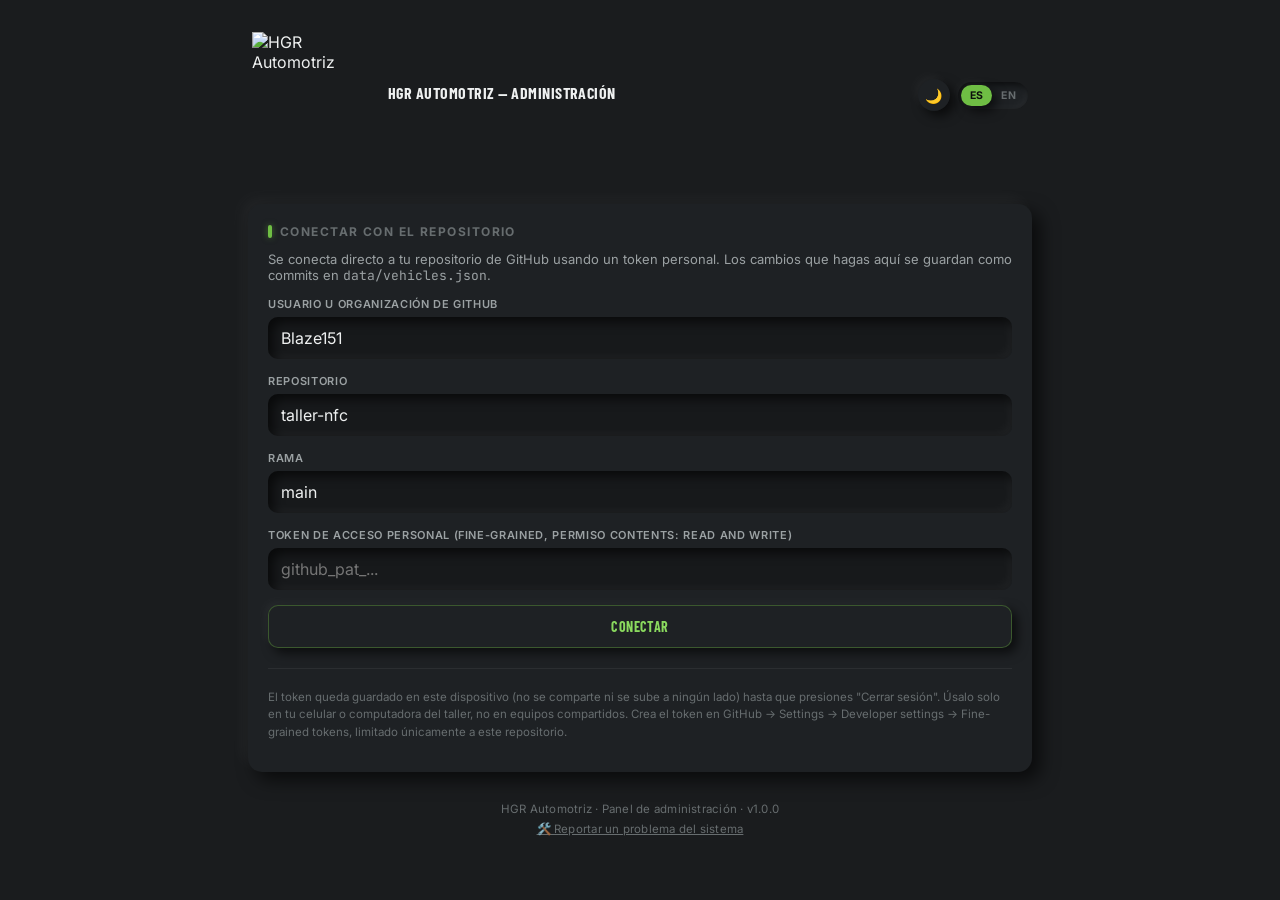
==== admin/index.html @ 9ddac0f2 "Add files via upload" ====
<!DOCTYPE html>
<html lang="es">
<head>
<meta charset="UTF-8">
<meta name="viewport" content="width=device-width, initial-scale=1.0">
<script>
  (function () {
    try {
      var t = localStorage.getItem("taller_nfc_theme");
      if (t === "light") document.documentElement.setAttribute("data-theme", "light");
    } catch (e) {}
  })();
</script>
<title>HGR Automotriz — Administración</title>
<meta name="description" content="Panel de administración de HGR Automotriz para gestionar vehículos, servicios y clientes.">
<meta name="robots" content="noindex, nofollow">
<link rel="icon" type="image/png" href="../assets/logo-black.png">
<link rel="apple-touch-icon" href="../assets/logo-black.png">
<meta name="theme-color" content="#101214">
<link rel="preconnect" href="https://fonts.googleapis.com">
<link href="https://fonts.googleapis.com/css2?family=Barlow+Condensed:wght@600;700;800&family=Inter:wght@400;500;600;700&family=JetBrains+Mono:wght@500;700&display=swap" rel="stylesheet">
<link rel="stylesheet" href="../assets/style.min.css?v=14">
</head>
<body data-page="admin">

<div class="shell" style="max-width:820px;">
  <div class="topbar">
    <div class="brand">
      <div class="brand-mark"><img id="brand-logo-img" src="../assets/logo-white.png" alt="HGR Automotriz"></div>
      <div class="brand-name" data-i18n="admin_titulo">HGR Automotriz — Administración</div>
    </div>
    <div style="display:flex;flex-direction:column;align-items:flex-end;gap:8px;">
      <div class="topbar-controls">
        <button class="icon-btn" id="theme-toggle" title="Cambiar tema" aria-label="Cambiar tema">🌙</button>
        <div class="lang-switch" id="lang-switch">
          <button class="lang-btn active" data-lang="es">ES</button>
          <button class="lang-btn" data-lang="en">EN</button>
        </div>
      </div>
      <button class="btn btn-outline btn-sm" id="btn-logout" style="display:none;" data-i18n="cerrar_sesion">Cerrar sesión</button>
    </div>
  </div>

  <!-- ===== Login / conexión con GitHub ===== -->
  <div id="view-login" class="card">
    <div class="card-title" data-i18n="login_titulo">Conectar con el repositorio</div>
    <p style="color:var(--text-dim);font-size:13px;margin-top:0;" data-i18n="login_desc_html">
      Se conecta directo a tu repositorio de GitHub usando un token personal.
      Los cambios que hagas aquí se guardan como commits en <code class="mono">data/vehicles.json</code>.
    </p>

    <div class="form-group">
      <label class="form-label" data-i18n="github_user_label">Usuario u organización de GitHub</label>
      <input type="text" id="cfg-owner" placeholder="ej. hmoralesc" data-i18n-placeholder="github_user_placeholder">
    </div>
    <div class="form-group">
      <label class="form-label" data-i18n="repo_label">Repositorio</label>
      <input type="text" id="cfg-repo" placeholder="ej. taller-nfc" data-i18n-placeholder="repo_placeholder">
    </div>
    <div class="form-group">
      <label class="form-label" data-i18n="branch_label">Rama</label>
      <input type="text" id="cfg-branch" placeholder="main" value="main">
    </div>
    <div class="form-group">
      <label class="form-label" data-i18n="token_label">Token de acceso personal (fine-grained, permiso Contents: Read and write)</label>
      <input type="password" id="cfg-token" placeholder="github_pat_...">
    </div>

    <button class="btn btn-block" id="btn-connect" data-i18n="btn_conectar">Conectar</button>
    <p id="login-error" style="color:var(--danger);font-size:12.5px;margin-top:10px;display:none;"></p>

    <hr class="divider">
    <p style="color:var(--text-faint);font-size:11.5px;line-height:1.5;" data-i18n="login_note">
      El token queda guardado en este dispositivo (no se comparte ni se sube a ningún lado) hasta que
      presiones "Cerrar sesión". Úsalo solo en tu celular o computadora del taller, no en equipos compartidos.
      Crea el token en GitHub → Settings → Developer settings → Fine-grained tokens, limitado únicamente a este repositorio.
    </p>
  </div>

  <!-- ===== Dashboard ===== -->
  <div id="view-dashboard" style="display:none;">

    <div class="actions-row" style="margin-bottom:14px;">
      <button class="btn btn-block" id="btn-new-vehicle" data-i18n="btn_agregar_vehiculo">+ Agregar vehículo nuevo</button>
    </div>

    <div class="actions-row" style="margin-bottom:14px;">
      <button class="btn btn-outline btn-block" id="btn-view-board" data-i18n="ver_tablero">📋 Ver tablero por estado</button>
    </div>

    <div class="card">
      <div class="card-title" data-i18n="buscar_vehiculo_titulo">Buscar vehículo</div>
      <input type="text" id="search-box" placeholder="Buscar por placa, marca, modelo o cliente..." data-i18n-placeholder="buscar_vehiculo_placeholder">
      <div class="grid-2" style="margin-top:10px;">
        <div class="form-group" style="margin-bottom:0;">
          <label class="form-label" data-i18n="filtro_label">Filtrar</label>
          <select id="filter-select">
            <option value="todos" data-i18n="filtro_todos">Todos</option>
            <option value="requiere_atencion" data-i18n="filtro_requiere_atencion">⚠ Requiere atención</option>
            <option value="recibido" data-i18n="filtro_recibido">Recibidos</option>
            <option value="diagnostico" data-i18n="filtro_diagnostico">Diagnóstico</option>
            <option value="en_proceso" data-i18n="filtro_en_proceso">En proceso</option>
            <option value="listo" data-i18n="filtro_listo">Listos</option>
            <option value="recogido" data-i18n="filtro_entregados">Entregados</option>
            <option value="pagado" data-i18n="filtro_pagados">Pagados</option>
            <option value="a_deber" data-i18n="filtro_a_deber">A deber</option>
            <option value="sin_servicio" data-i18n="filtro_sin_servicio">Sin servicio activo</option>
          </select>
        </div>
        <div class="form-group" style="margin-bottom:0;">
          <label class="form-label" data-i18n="orden_label">Ordenar</label>
          <select id="sort-select">
            <option value="reciente" data-i18n="orden_reciente">Más recientes</option>
            <option value="antiguo" data-i18n="orden_antiguo">Más antiguos</option>
            <option value="etapa" data-i18n="orden_etapa">Etapa</option>
            <option value="cliente" data-i18n="orden_cliente">Cliente</option>
            <option value="unidad" data-i18n="orden_unidad">Número de unidad</option>
            <option value="deuda" data-i18n="orden_deuda">Con deuda primero</option>
          </select>
        </div>
      </div>
    </div>

    <div class="card">
      <div class="card-title" data-i18n="vehiculos_registrados">Vehículos registrados</div>
      <div id="vehicle-list"></div>
    </div>
  </div>

  <!-- ===== Tablero por estado ===== -->
  <div id="view-board" style="display:none;">
    <button class="btn btn-outline btn-sm" id="btn-board-back" data-i18n="volver_lista">← Volver a la lista</button>
    <div style="height:14px;"></div>
    <div class="board" id="board"></div>
  </div>

  <!-- ===== Editor de vehículo ===== -->
  <div id="view-editor" style="display:none;">
    <div style="display:flex;gap:8px;flex-wrap:wrap;">
      <button class="btn btn-outline btn-sm" id="btn-back" data-i18n="volver_lista">← Volver a la lista</button>
      <button class="btn btn-outline btn-sm" id="btn-copiar-enlace" style="display:none;" data-i18n="copiar_enlace_btn">🔗 Copiar enlace</button>
    </div>
    <div style="height:14px;"></div>

    <div class="card vehicle-preview" id="vehicle-preview"></div>

    <div class="card">
      <div style="display:flex;gap:10px;">
        <a class="btn btn-outline btn-sm" id="btn-call-client" href="tel:" style="flex:1;" data-i18n="llamar_btn">📞 Llamar</a>
        <a class="btn btn-outline btn-sm" id="btn-whatsapp-client" href="https://wa.me/" rel="noopener" style="flex:1;" data-i18n="whatsapp_btn">💬 WhatsApp</a>
      </div>
    </div>

    <div class="card">
      <div class="card-title" data-i18n="servicio_en_proceso_titulo">🔧 Servicio en proceso</div>
      <div id="active-service-container"></div>
    </div>

    <div class="card">
      <details class="card-details">
        <summary class="card-title" data-i18n="datos_vehiculo">Datos del vehículo</summary>
        <div class="card-details-body">

          <div class="form-group">
            <label class="form-label" data-i18n="foto_vehiculo_label">Foto del vehículo</label>
            <div id="vehicle-photo-preview" style="margin-bottom:8px;"></div>
            <div class="attach-input-row">
              <button type="button" class="btn btn-outline btn-sm" id="btn-vphoto-camera" data-i18n="tomar_foto">📷 Tomar foto</button>
              <button type="button" class="btn btn-outline btn-sm" id="btn-vphoto-gallery" data-i18n="subir_fototeca">🖼️ Subir de la fototeca</button>
              <input type="file" id="vphoto-camera-input" accept="image/*" capture="environment">
              <input type="file" id="vphoto-gallery-input" accept="image/*">
            </div>
          </div>

          <div class="grid-2">
            <div class="form-group">
              <label class="form-label" data-i18n="id_nfc_label">ID de la etiqueta NFC</label>
              <div style="display:flex;gap:8px;">
                <input type="text" id="f-id" placeholder="ej. ABC123" data-i18n-placeholder="id_nfc_placeholder" style="flex:1;">
                <button type="button" class="btn btn-outline btn-sm" id="btn-cambiar-id" style="display:none;flex-shrink:0;" data-i18n="cambiar_id_btn">🔁 Cambiar ID</button>
              </div>
            </div>
            <div class="form-group">
              <label class="form-label" data-i18n="placas_label">Placas</label>
              <input type="text" id="f-placas">
            </div>
            <div class="form-group">
              <label class="form-label" data-i18n="numero_unidad_label">Número de unidad</label>
              <input type="text" id="f-numero-unidad">
            </div>
            <div class="form-group">
              <label class="form-label" data-i18n="marca_label">Marca</label>
              <input type="text" id="f-marca">
            </div>
            <div class="form-group">
              <label class="form-label" data-i18n="modelo_label">Modelo</label>
              <input type="text" id="f-modelo">
            </div>
            <div class="form-group">
              <label class="form-label" data-i18n="anio_label">Año</label>
              <input type="number" id="f-anio">
            </div>
            <div class="form-group">
              <label class="form-label" data-i18n="version_label">Versión / motor</label>
              <input type="text" id="f-version">
            </div>
            <div class="form-group">
              <label class="form-label" data-i18n="color_label">Color</label>
              <input type="text" id="f-color">
            </div>
            <div class="form-group">
              <label class="form-label" data-i18n="combustible_label">Combustible</label>
              <select id="f-combustible">
                <option value="" data-i18n="combustible_sin_especificar">Sin especificar</option>
                <option value="Gasolina" data-i18n="combustible_gasolina">Gasolina</option>
                <option value="Diesel" data-i18n="combustible_diesel">Diesel</option>
                <option value="Eléctrico" data-i18n="combustible_electrico">Eléctrico</option>
                <option value="Gas" data-i18n="combustible_gas">Gas</option>
              </select>
            </div>
            <div class="form-group">
              <label class="form-label" data-i18n="vin_label">VIN</label>
              <input type="text" id="f-vin">
            </div>
            <div class="form-group">
              <label class="form-label" data-i18n="km_actual_label">Kilometraje actual</label>
              <input type="number" id="f-km">
            </div>
            <div class="form-group">
              <label class="form-label" data-i18n="cliente_label">Cliente</label>
              <input type="text" id="f-cliente-nombre" autocomplete="off">
            </div>
            <div class="form-group">
              <label class="form-label" data-i18n="telefono_cliente_label">Teléfono del cliente</label>
              <input type="tel" id="f-cliente-tel" autocomplete="off">
              <datalist id="tecnicos-list"></datalist>
            </div>
            <div class="form-group">
              <label class="form-label" data-i18n="telefono_cliente_2_label">Teléfono adicional (opcional)</label>
              <input type="tel" id="f-cliente-tel-2" autocomplete="off">
            </div>
            <div class="form-group">
              <label class="form-label" data-i18n="correo_cliente_label">Correo del cliente (opcional)</label>
              <input type="email" id="f-cliente-correo" autocomplete="off">
            </div>
            <div class="form-group">
              <label class="form-label" data-i18n="rfc_cliente_label">RFC del cliente (opcional)</label>
              <input type="text" id="f-cliente-rfc" autocomplete="off" style="text-transform:uppercase;">
            </div>
            <div class="form-group">
              <label class="form-label" data-i18n="direccion_cliente_label">Dirección del cliente (opcional)</label>
              <textarea id="f-cliente-direccion" autocomplete="off" style="min-height:56px;"></textarea>
            </div>
          </div>

        </div>
      </details>
    </div>

    <div class="card">
      <details class="card-details">
        <summary class="card-title" data-i18n="documentos_vehiculo_titulo">Documentos del vehículo</summary>
        <div class="card-details-body">
          <p style="color:var(--text-faint);font-size:12px;margin-top:0;" data-i18n="documentos_vehiculo_desc">
            Fotos o PDF generales del vehículo (tarjeta de circulación, seguro, etc.), no ligados a un servicio en particular. Aparecen en la ficha del cliente como un desplegable.
          </p>
          <div class="attach-input-row">
            <button type="button" class="btn btn-outline btn-sm" id="btn-vdoc-camera" data-i18n="tomar_foto">📷 Tomar foto</button>
            <button type="button" class="btn btn-outline btn-sm" id="btn-vdoc-gallery" data-i18n="fototeca_btn">🖼️ Fototeca</button>
            <button type="button" class="btn btn-outline btn-sm" id="btn-vdoc-pdf" data-i18n="pdf_btn">📄 PDF</button>
            <input type="file" id="vdoc-camera-input" accept="image/*" capture="environment">
            <input type="file" id="vdoc-gallery-input" accept="image/*" multiple>
            <input type="file" id="vdoc-pdf-input" accept="application/pdf" multiple>
          </div>
          <div class="attach-gallery" id="vdoc-fotos-preview"></div>
          <div id="vdoc-docs-preview"></div>
        </div>
      </details>
    </div>

    <div class="card">
      <details class="card-details">
        <summary class="card-title" data-i18n="ficha_tecnica_titulo">Ficha técnica</summary>
        <div class="card-details-body">
          <div class="grid-2">
            <div class="form-group"><label class="form-label" data-i18n="aceite_tipo_label">Aceite (tipo)</label><input type="text" id="f-aceite-tipo"></div>
            <div class="form-group"><label class="form-label" data-i18n="aceite_cap_label">Capacidad de aceite</label><input type="text" id="f-aceite-cap"></div>
            <div class="form-group"><label class="form-label" data-i18n="presion_llantas_label">Presión de llantas</label><input type="text" id="f-llantas"></div>
            <div class="form-group"><label class="form-label" data-i18n="bateria_label">Batería</label><input type="text" id="f-bateria"></div>
            <div class="form-group"><label class="form-label" data-i18n="filtro_aire_label">Filtro de aire</label><input type="text" id="f-filtro-aire"></div>
            <div class="form-group"><label class="form-label" data-i18n="filtro_aceite_label">Filtro de aceite</label><input type="text" id="f-filtro-aceite"></div>
          </div>
        </div>
      </details>
    </div>

    <div class="card">
      <div class="card-title" data-i18n="historial_titulo">Historial de servicios (finalizados)</div>
      <p style="color:var(--text-faint);font-size:12px;margin-top:0;" data-i18n="historial_desc">Solo se puede editar mientras un servicio está en proceso. Una vez finalizado, queda como registro permanente.</p>
      <div id="services-list"></div>
    </div>

    <div id="unsaved-indicator" style="display:none;text-align:center;font-size:12px;color:var(--yellow);margin:14px 0 4px;">
      <span style="display:inline-block;width:7px;height:7px;border-radius:50%;background:var(--yellow);margin-right:6px;vertical-align:middle;"></span><span data-i18n="cambios_sin_guardar_txt">Cambios sin guardar</span>
    </div>
    <div class="actions-row" style="margin-top:6px;gap:8px;">
      <button class="btn btn-block" id="btn-save-visible" data-i18n="guardar_todos_btn">💾 Guardar todos los cambios</button>
      <button class="btn btn-outline btn-block" id="btn-save-and-back" data-i18n="guardar_y_volver_btn">💾 Guardar y volver</button>
    </div>
    <div class="actions-row" style="margin-top:10px;">
      <button class="btn btn-danger" id="btn-delete" style="display:none;" data-i18n="eliminar_btn">Eliminar vehículo</button>
    </div>
  </div>

  <div class="footer-note">HGR Automotriz · <span data-i18n="panel_admin_footer">Panel de administración</span> · v1.0.0</div>
  <div class="footer-note" style="margin-top:6px;">
    <a href="https://wa.me/528713588027?text=Hola%2C%20tengo%20un%20problema%20con%20el%20sistema%20de%20HGR%20Automotriz" rel="noopener" style="color:var(--text-faint);text-decoration:underline;" data-i18n="reportar_problema">🛠️ Reportar un problema del sistema</a>
  </div>

</div>

<button class="scroll-top-btn" id="scroll-top-btn" aria-label="Volver arriba" title="Volver arriba">↑</button>
<button class="fab-save-btn" id="btn-save" style="display:none;" title="Guardar cambios en GitHub" data-i18n-title="guardar_btn">💾</button>

<div class="lightbox hidden" id="lightbox">
  <button class="lightbox-close" id="lightbox-close" aria-label="Cerrar">✕</button>
  <button class="lightbox-nav lightbox-prev" id="lightbox-prev" aria-label="Anterior">‹</button>
  <img id="lightbox-img" src="" alt="Foto ampliada">
  <button class="lightbox-nav lightbox-next" id="lightbox-next" aria-label="Siguiente">›</button>
  <div class="lightbox-counter" id="lightbox-counter"></div>
</div>

<script src="admin.min.js?v=44"></script>
</body>
</html>
---- assets/style.min.css ----
:root{--bg:#1a1c1e;--surface:#1e2124;--surface-alt:#17191b;--white:#f5f6f7;--text:#eef0f0;--text-dim:#9ba1a3;--text-faint:#676d6f;--green:#6fbe44;--green-bright:#8ad95e;--green-dim:#4f9330;--green-soft:rgba(111, 190, 68, 0.16);--yellow:#e8c94a;--blue:#4a9be8;--danger:#b3504f;--danger-soft:rgba(179, 80, 79, 0.14);--radius:14px;--radius-sm:10px;--neu-dark:rgba(0, 0, 0, 0.62);--neu-light:rgba(255, 255, 255, 0.04);--neu-out:8px 8px 18px var(--neu-dark),-7px -7px 16px var(--neu-light);--neu-out-sm:5px 5px 11px var(--neu-dark),-4px -4px 10px var(--neu-light);--neu-out-lg:14px 14px 30px var(--neu-dark),-11px -11px 24px var(--neu-light);--neu-in:inset 5px 5px 11px var(--neu-dark),inset -4px -4px 9px var(--neu-light);--neu-in-sm:inset 3px 3px 7px var(--neu-dark),inset -3px -3px 6px var(--neu-light)}html[data-theme=light]{--bg:#eceeec;--surface:#f5f6f5;--surface-alt:#e2e5e2;--white:#ffffff;--text:#1b1e1c;--text-dim:#52584f;--text-faint:#7d837f;--green:#4f9330;--green-bright:#3c7a20;--green-dim:#3c7a20;--green-soft:rgba(79, 147, 48, 0.14);--yellow:#ad8412;--blue:#2f6fb0;--danger:#a5413f;--danger-soft:rgba(165, 65, 63, 0.12);--neu-dark:rgba(0, 0, 0, 0.16);--neu-light:rgba(255, 255, 255, 0.9)}html[data-theme=light] .plate,html[data-theme=light] .vehicle-photo,html[data-theme=light] .vehicle-photo-placeholder{box-shadow:var(--neu-out-sm)}html[data-theme=light] .lightbox{background:rgba(20,22,20,.82)}*{box-sizing:border-box}body,html{margin:0;padding:0;background:var(--bg);color:var(--text);font-family:Inter,-apple-system,BlinkMacSystemFont,'Segoe UI',sans-serif;-webkit-font-smoothing:antialiased}body{min-height:100vh}.display,h1,h2,h3{font-family:'Barlow Condensed',Inter,sans-serif;font-weight:700;letter-spacing:.01em;text-transform:uppercase;color:var(--text);margin:0}.mono{font-family:'JetBrains Mono','Courier New',monospace}a{color:var(--green);text-decoration:none}a:hover{text-decoration:underline}button,input,select,textarea{font-family:inherit;font-size:inherit;color:inherit}a:focus-visible,button:focus-visible,input:focus-visible,select:focus-visible,textarea:focus-visible{outline:2px solid var(--green);outline-offset:2px}@media (prefers-reduced-motion:reduce){*{animation:none!important;transition:none!important}}.shell{max-width:760px;margin:0 auto;padding:26px 18px 60px}.topbar{display:flex;align-items:center;justify-content:space-between;padding:6px 4px 26px;margin-bottom:26px}.brand{display:flex;align-items:center;gap:16px}.brand-mark{width:120px;height:120px;display:flex;align-items:center;justify-content:center;flex-shrink:0}.brand-mark img{width:100%;height:100%;object-fit:contain}.brand-name{font-family:'Barlow Condensed',sans-serif;font-weight:700;font-size:16px;color:var(--text);letter-spacing:.03em;text-transform:uppercase}.eyebrow{font-size:11px;letter-spacing:.14em;text-transform:uppercase;color:var(--green);font-weight:700}.card{background:var(--surface);border:none;border-radius:var(--radius);padding:20px;margin-bottom:18px;box-shadow:var(--neu-out)}.card-title{font-size:12px;letter-spacing:.12em;color:var(--text-faint);text-transform:uppercase;margin-bottom:12px;display:flex;align-items:center;gap:8px;font-weight:700}.card-title::before{content:"";width:4px;height:13px;background:var(--green);border-radius:3px;display:inline-block;box-shadow:0 0 6px rgba(111,190,68,.5)}.ticket{position:relative;background:var(--surface);border:none;border-radius:22px;padding:26px 22px 22px;margin-bottom:20px;box-shadow:var(--neu-out-lg);overflow:hidden}.ticket::before{content:"";position:absolute;top:0;left:0;right:0;height:5px;background:repeating-linear-gradient(90deg,var(--green) 0 14px,transparent 14px 24px);opacity:.85}.ticket-head{display:flex;flex-wrap:wrap;justify-content:space-between;align-items:flex-start;gap:10px 14px;margin-bottom:18px}.ticket-vehicle-block{display:flex;gap:14px;align-items:flex-start;min-width:0;flex:1 1 auto}.plate-row{display:flex;align-items:center;gap:8px;flex-wrap:wrap}.plate{display:inline-block;background:var(--white);color:#14171a;font-family:'JetBrains Mono',monospace;font-weight:700;font-size:15px;letter-spacing:.06em;white-space:nowrap;padding:5px 11px;border-radius:6px;box-shadow:0 3px 10px rgba(0,0,0,.4)}.unit-tag{display:inline-block;background:0 0;color:var(--green-bright);border:1.5px solid var(--green);font-family:'JetBrains Mono',monospace;font-weight:700;font-size:12.5px;letter-spacing:.05em;white-space:nowrap;padding:4px 9px;border-radius:6px}.vehicle-title{font-size:30px;line-height:1.05;margin-top:10px}.vehicle-sub{color:var(--text-dim);font-size:13px;margin-top:4px;letter-spacing:.02em}.vin-row{font-family:'JetBrains Mono',monospace;font-size:11.5px;color:var(--text-faint);letter-spacing:.04em;border-top:1px solid rgba(255,255,255,.05);padding-top:14px;margin-top:6px}.vehicle-photo{position:relative;width:128px;height:128px;border-radius:24px;flex-shrink:0;cursor:pointer;padding:6px;background:var(--surface);box-shadow:var(--neu-out-lg);border:1px solid rgba(111,190,68,.3)}.vehicle-photo img{width:100%;height:100%;object-fit:cover;display:block;border-radius:18px}.vehicle-photo-placeholder{width:100%;height:100%;border-radius:18px;background:var(--surface-alt);box-shadow:var(--neu-in);display:flex;align-items:center;justify-content:center;font-size:46px}@media (max-width:480px){.vehicle-photo{width:96px;height:96px;border-radius:20px}.vehicle-photo img,.vehicle-photo-placeholder{border-radius:15px}.vehicle-photo-placeholder{font-size:34px}}.grid-2{display:grid;grid-template-columns:1fr 1fr;gap:10px 16px}.field{font-size:13.5px}.field-label{font-size:10.5px;color:var(--text-faint);text-transform:uppercase;letter-spacing:.07em;margin-bottom:2px}.field-value{color:var(--text);font-weight:500}.timeline{list-style:none;margin:0;padding:0;border-left:2px solid var(--surface-alt);margin-left:5px}.timeline-item{position:relative;padding:0 0 16px 20px}.timeline-item:last-child{padding-bottom:0}.timeline-item::before{content:"";position:absolute;left:-7px;top:3px;width:12px;height:12px;border-radius:50%;background:var(--surface);box-shadow:var(--neu-out-sm);border:2px solid var(--bg)}.timeline-item.latest::before{background:var(--green);box-shadow:0 0 0 4px var(--green-soft)}.timeline-date{font-size:11px;color:var(--text-faint);text-transform:uppercase;letter-spacing:.05em;margin-bottom:2px}.timeline-title{font-weight:600;font-size:14px;margin-bottom:2px}.timeline-desc{color:var(--text-dim);font-size:13px;line-height:1.45}.timeline-meta{color:var(--text-faint);font-size:12px;margin-top:4px}.badge-latest{display:inline-block;font-size:9.5px;font-weight:700;letter-spacing:.08em;text-transform:uppercase;color:var(--green-bright);background:var(--green-soft);padding:2px 8px;border-radius:999px;margin-left:6px;vertical-align:middle}.alert{background:var(--surface);box-shadow:var(--neu-in);border-left:3px solid var(--green);border-radius:var(--radius-sm);padding:13px 15px;font-size:13px;color:var(--text-dim);display:flex;gap:10px;align-items:flex-start;margin-bottom:16px}.alert strong{color:var(--text)}.btn{display:inline-flex;align-items:center;justify-content:center;gap:8px;background:var(--surface);color:var(--green-bright);border:1px solid rgba(111,190,68,.35);font-weight:700;font-family:'Barlow Condensed',sans-serif;letter-spacing:.03em;text-transform:uppercase;font-size:14px;padding:12px 20px;border-radius:var(--radius-sm);cursor:pointer;transition:box-shadow .15s ease,transform .1s ease,color .15s ease;text-decoration:none;box-shadow:var(--neu-out-sm)}.btn:hover{color:var(--white);box-shadow:var(--neu-out-sm),0 0 0 1px rgba(111,190,68,.5);text-decoration:none}.btn:active{box-shadow:var(--neu-in-sm);transform:scale(.99)}.btn-outline{background:var(--surface);color:var(--text);border:1px solid rgba(255,255,255,.06);box-shadow:var(--neu-out-sm)}.btn-outline:hover{color:var(--green-bright);border-color:rgba(111,190,68,.35)}.btn-outline:active{box-shadow:var(--neu-in-sm)}.btn-block{width:100%}.btn[aria-disabled=true]{opacity:.4;pointer-events:none}.btn-danger{color:var(--danger);border-color:rgba(179,80,79,.35)}.btn-danger:hover{color:#d17f7e}.btn-sm{padding:8px 13px;font-size:12px}.actions-row{display:flex;gap:10px;flex-wrap:wrap}.form-group{margin-bottom:15px}.cotiz-item-row{background:rgba(255,255,255,.03);border-radius:10px;padding:10px 12px;margin-bottom:8px}.cotiz-item-row .cotiz-concepto{width:100%;margin-bottom:6px;font-size:12.5px}.cotiz-item-nums{display:grid;grid-template-columns:60px 1fr auto auto;gap:6px;align-items:center}.cotiz-item-nums input{font-size:12px;padding:8px 6px;text-align:center}.cotiz-item-total{font-family:'JetBrains Mono',monospace;font-size:12px;color:var(--green-bright);white-space:nowrap;text-align:right;min-width:62px}.cotiz-remove-item{background:0 0;border:none;color:var(--danger,#b3504f);font-size:18px;line-height:1;cursor:pointer;padding:2px 4px}.cotiz-totales{margin-top:12px;padding-top:10px;border-top:1px dashed rgba(255,255,255,.1);font-size:12.5px;color:var(--text-dim)}.cotiz-totales>div{display:flex;justify-content:space-between;padding:3px 0}.cotiz-totales .cotiz-total-general{font-weight:700;font-size:14.5px;color:var(--green-bright);border-top:1px solid rgba(255,255,255,.1);margin-top:4px;padding-top:8px}.accept-toggle{position:relative;display:block;cursor:pointer;margin-top:12px}.accept-toggle input{position:absolute;opacity:0;width:100%;height:100%;margin:0;cursor:pointer}.accept-toggle-track{display:flex;align-items:center;gap:10px;padding:12px 16px;border-radius:14px;background:var(--surface-alt);box-shadow:var(--neu-in-sm);border:1.5px solid rgba(255,255,255,.08);font-size:12.5px;color:var(--text-dim);font-weight:600;transition:background .2s ease,border-color .2s ease,color .2s ease}.accept-toggle-dot{width:20px;height:20px;border-radius:50%;flex-shrink:0;background:rgba(255,255,255,.12);display:flex;align-items:center;justify-content:center;transition:background .2s ease}.accept-toggle-txt-on{display:none}.accept-toggle input:checked+.accept-toggle-track{background:rgba(111,190,68,.14);border-color:var(--green);color:var(--green-bright)}.accept-toggle input:checked+.accept-toggle-track .accept-toggle-dot{background:var(--green)}.accept-toggle input:checked+.accept-toggle-track .accept-toggle-dot::after{content:'✓';color:#0c1f06;font-size:12px;font-weight:900;line-height:1}.accept-toggle input:checked+.accept-toggle-track .accept-toggle-txt-off{display:none}.accept-toggle input:checked+.accept-toggle-track .accept-toggle-txt-on{display:inline}.accept-toggle input:focus-visible+.accept-toggle-track{outline:2px solid var(--green-bright);outline-offset:2px}.inv-toggle{position:relative;display:inline-block;cursor:pointer}.inv-toggle input{position:absolute;opacity:0;width:100%;height:100%;margin:0;cursor:pointer}.inv-toggle .pill{display:block;padding:5px 16px;border-radius:14px;font-size:11px;font-weight:700;background:#7a2530;color:#f5e4e4;min-width:44px;text-align:center;transition:background .15s ease}.inv-toggle .txt-si{display:none}.inv-toggle input:checked+.pill{background:var(--green);color:#0c1f06}.inv-toggle input:checked+.pill .txt-no{display:none}.inv-toggle input:checked+.pill .txt-si{display:inline}.inv-toggle input:focus-visible+.pill{outline:2px solid var(--green-bright);outline-offset:2px}.fuel-gauge{margin-top:4px}.fuel-track{position:relative;height:22px;border-radius:11px;background:rgba(255,255,255,.06);box-shadow:var(--neu-in);cursor:pointer;overflow:hidden}.fuel-fill{position:absolute;inset:0 auto 0 0;height:100%;border-radius:11px;transition:width .15s ease,background .15s ease}.fuel-ticks{display:flex;justify-content:space-between;font-size:9px;color:var(--text-faint);margin-top:4px;padding:0 1px}.fuel-value-label{text-align:center;font-size:11.5px;color:var(--text-dim);margin-top:2px;font-weight:600}label.form-label{display:block;font-size:11px;color:var(--text-dim);text-transform:uppercase;letter-spacing:.06em;margin-bottom:6px;font-weight:600}input[type=date],input[type=number],input[type=password],input[type=text],select,textarea{width:100%;background:var(--surface-alt);border:none;border-radius:var(--radius-sm);padding:11px 13px;color:var(--text);box-shadow:var(--neu-in)}input:focus,select:focus,textarea:focus{outline:2px solid var(--green);outline-offset:1px}textarea{resize:vertical;min-height:70px}.center-box{text-align:center;padding:60px 16px;color:var(--text-dim)}.center-box h2{margin-bottom:8px;font-size:24px}.footer-note{text-align:center;color:var(--text-faint);font-size:11.5px;margin-top:30px;letter-spacing:.02em}.tag{display:inline-block;font-size:10.5px;background:var(--surface-alt);box-shadow:var(--neu-in-sm);color:var(--text-dim);padding:3px 9px;border-radius:999px}.attach-gallery{display:flex;flex-wrap:wrap;gap:9px;margin-top:9px}.attach-thumb{width:64px;height:64px;border-radius:var(--radius-sm);overflow:hidden;display:block;flex-shrink:0;background:var(--surface-alt);box-shadow:var(--neu-out-sm)}.attach-thumb img{width:100%;height:100%;object-fit:cover;display:block}.attach-thumb.pending{opacity:.7}.attach-thumb-remove{position:relative}.attach-thumb-remove button{position:absolute;top:-6px;right:-6px;width:19px;height:19px;border-radius:50%;background:var(--surface);box-shadow:var(--neu-out-sm);color:var(--danger);border:none;font-size:11px;line-height:1;cursor:pointer}.doc-chip{display:inline-flex;align-items:center;gap:6px;background:var(--surface-alt);box-shadow:var(--neu-in-sm);padding:7px 11px;border-radius:var(--radius-sm);font-size:12.5px;color:var(--text);margin:6px 6px 0 0}.doc-chip.pending{color:var(--text-dim)}.doc-chip .doc-remove{background:0 0;border:none;color:var(--danger);cursor:pointer;font-size:12px;padding:0;margin-left:2px}.attach-input-row{display:flex;gap:8px;flex-wrap:wrap;margin:10px 0 4px}.btn-tool-active{background:var(--green);color:#0c1f06;border:1px solid var(--green);font-weight:700}.btn-tool-active:active{background:var(--green-bright)}.tool-panel{margin-top:14px;padding:16px;border-radius:14px;background:rgba(111,190,68,.055);border:1px solid rgba(111,190,68,.22);border-left:3px solid var(--green);animation:toolPanelIn .22s ease}.tool-panel-title{font-size:12.5px;font-weight:700;color:var(--green-bright);text-transform:uppercase;letter-spacing:.03em;margin-bottom:8px}@keyframes toolPanelIn{from{opacity:0;transform:translateY(-6px)}to{opacity:1;transform:translateY(0)}}.diag-money-summary{margin:12px 0 4px;padding:10px 12px;border-radius:10px;background:rgba(255,255,255,.03);font-size:12px;color:var(--text-dim)}.diag-money-summary>div{display:flex;justify-content:space-between;padding:2px 0}.diag-money-summary .diag-money-total{font-weight:700;font-size:14px;color:var(--green-bright);border-top:1px solid rgba(255,255,255,.08);margin-top:4px;padding-top:6px}.attach-input-row input[type=file]{display:none}.divider{border:none;border-top:1px solid rgba(255,255,255,.06);margin:20px 0}.toast{position:fixed;bottom:20px;left:50%;transform:translateX(-50%);background:var(--surface);box-shadow:var(--neu-out);padding:13px 19px;border-radius:var(--radius-sm);font-size:13px;z-index:50;max-width:90%}.toast.success{color:var(--green-bright)}.toast.error{color:var(--danger)}.spinner{width:16px;height:16px;border:2px solid var(--surface-alt);border-top-color:var(--green);border-radius:50%;animation:spin .7s linear infinite;display:inline-block}@keyframes spin{to{transform:rotate(360deg)}}.vlist-item{display:flex;justify-content:space-between;align-items:center;padding:13px 15px;border:none;border-radius:13px;margin-bottom:10px;background:var(--surface);cursor:pointer;box-shadow:var(--neu-out-sm);transition:box-shadow .15s ease}.vlist-item:hover{box-shadow:var(--neu-out-sm),0 0 0 1px rgba(111,190,68,.35)}.vlist-item-title{font-weight:600;font-size:14px}.vlist-item-sub{color:var(--text-faint);font-size:12px;margin-top:2px}@media (max-width:480px){.grid-2{grid-template-columns:1fr}.vehicle-title{font-size:25px}}.lightbox{position:fixed;inset:0;background:rgba(10,12,14,.94);display:flex;align-items:center;justify-content:center;z-index:100;padding:40px 16px}.lightbox.hidden{display:none}.lightbox.img-fallback-shown,.lightbox.img-retrying{position:fixed}.lightbox img{max-width:100%;max-height:100%;border-radius:10px;box-shadow:0 24px 60px rgba(0,0,0,.6)}.lightbox.img-retrying img{opacity:.55}.lightbox.img-retrying::before{content:"Cargando foto…";position:absolute;bottom:18%;left:50%;transform:translateX(-50%);color:var(--text-dim,#ccc);font-size:13px;background:rgba(0,0,0,.55);padding:6px 14px;border-radius:20px;white-space:nowrap}.lightbox.img-fallback-shown img{display:none}.lightbox.img-fallback-shown::before{content:"🚗\A No se pudo cargar esta foto";white-space:pre-line;color:var(--text-faint);font-size:14px;text-align:center;line-height:2}.lightbox-close,.lightbox-nav{position:absolute;border-radius:50%;background:var(--surface);box-shadow:var(--neu-out);color:var(--text);cursor:pointer;display:flex;align-items:center;justify-content:center;border:none}.lightbox-close{top:16px;right:16px;width:40px;height:40px;font-size:18px}.lightbox-nav{top:50%;transform:translateY(-50%);width:44px;height:44px;font-size:20px}.lightbox-prev{left:12px}.lightbox-next{right:12px}.lightbox-counter{position:absolute;bottom:18px;left:50%;transform:translateX(-50%);font-size:12px;color:var(--text-dim);background:var(--surface);box-shadow:var(--neu-out-sm);padding:5px 11px;border-radius:999px}.attach-thumb{cursor:pointer}.wa-prompt-overlay{position:fixed;inset:0;background:rgba(8,10,11,.72);display:flex;align-items:center;justify-content:center;z-index:110;padding:20px}.wa-prompt-card{max-width:360px;width:100%;margin:0}.doc-dropdown{margin-top:16px;border-top:1px solid rgba(255,255,255,.06);padding-top:14px}.doc-dropdown summary{cursor:pointer;font-size:12.5px;font-weight:700;color:var(--text);list-style:none;display:flex;align-items:center;gap:6px;text-transform:uppercase;letter-spacing:.05em}.doc-dropdown summary::-webkit-details-marker{display:none}.doc-dropdown summary::after{content:"▾";margin-left:auto;color:var(--green);font-size:12px}.doc-dropdown[open] summary::after{content:"▴"}.doc-dropdown-body{margin-top:12px}.status-stepper{display:flex;align-items:flex-start;margin:6px 0 2px}.status-step{display:flex;flex-direction:column;align-items:center;flex:1;text-align:center}.status-step-dot{width:28px;height:28px;border-radius:50%;background:var(--surface-alt);box-shadow:var(--neu-in-sm);color:var(--text-faint);display:flex;align-items:center;justify-content:center;font-size:11px;font-weight:700;flex-shrink:0}.status-step.done .status-step-dot{color:var(--green-bright);box-shadow:var(--neu-in-sm),inset 0 0 0 2px rgba(111,190,68,.4)}.status-step.current .status-step-dot{background:var(--green);color:#10130f;box-shadow:var(--neu-out-sm),0 0 12px rgba(111,190,68,.55)}.status-step-label{font-size:10px;color:var(--text-faint);text-transform:uppercase;letter-spacing:.04em;margin-top:7px;line-height:1.25}.status-step.current .status-step-label{color:var(--text);font-weight:700}.status-step.done .status-step-label{color:var(--text-dim)}.status-step-line{flex:1;height:2px;background:var(--surface-alt);margin-top:14px}.status-step-line.done{background:var(--green)}.status-updated{font-size:11px;color:var(--text-faint);text-align:center;margin-top:9px}.status-chip{border-radius:999px;padding:6px 12px;font-size:11px;font-weight:700;letter-spacing:.08em;text-transform:uppercase;white-space:nowrap;flex-shrink:0;background:var(--surface);box-shadow:var(--neu-out-sm)}.status-chip.st-recibido{color:var(--text-dim)}.status-chip.st-en_proceso{color:var(--green)}.status-chip.st-listo{color:var(--green-bright);box-shadow:var(--neu-out-sm),0 0 10px rgba(111,190,68,.4)}.status-chip.st-recogido{color:var(--green-bright);box-shadow:var(--neu-out-sm),0 0 10px rgba(111,190,68,.4)}.status-chip.st-finalizado{color:var(--text-faint)}.board{display:flex;flex-direction:column;gap:4px}.pie-card{text-align:center}.pie-card .card-title{justify-content:center}.pie-chart{width:132px;height:132px;border-radius:50%;position:relative;margin:6px auto 4px;box-shadow:var(--neu-out)}.pie-chart-hole{position:absolute;inset:20px;background:var(--surface);border-radius:50%;display:flex;flex-direction:column;align-items:center;justify-content:center;box-shadow:var(--neu-in-sm)}.pie-chart-total{font-family:'Barlow Condensed',sans-serif;font-weight:800;font-size:22px;line-height:1.1;color:var(--green-bright)}.pie-chart-sub{font-family:'JetBrains Mono',monospace;font-size:8px;letter-spacing:.04em;text-transform:uppercase;color:var(--text-faint);margin-top:2px}.pie-legend{text-align:left;font-size:12px;color:var(--text-dim);margin:12px auto 0;max-width:240px}.pie-legend-item{display:flex;align-items:center;gap:7px;margin-bottom:5px}.pie-legend-item strong{color:var(--text)}.pie-dot{width:9px;height:9px;border-radius:50%;flex-shrink:0}.pie-dropdown{margin-top:14px;text-align:left;border-top:1px solid rgba(255,255,255,.06);padding-top:12px}.pie-dropdown summary{cursor:pointer;font-size:12px;font-weight:700;color:var(--text);list-style:none;display:flex;align-items:center;gap:6px;text-transform:uppercase;letter-spacing:.05em}.pie-dropdown summary::-webkit-details-marker{display:none}.pie-dropdown summary::after{content:"▾";margin-left:auto;color:var(--green)}.pie-dropdown[open] summary::after{content:"▴"}.pie-dropdown-list{margin-top:10px}.card-details summary.card-title{cursor:pointer;list-style:none;display:flex;align-items:center;justify-content:space-between}.card-details summary.card-title::-webkit-details-marker{display:none}.card-details summary.card-title::after{content:"▾";color:var(--green);font-size:13px}.card-details[open] summary.card-title::after{content:"▴"}.card-details-body{margin-top:14px}@media (max-width:480px){.status-step-label{font-size:9px}}@keyframes fadeInUp{from{opacity:0;transform:translateY(10px)}to{opacity:1;transform:translateY(0)}}@keyframes fadeIn{from{opacity:0}to{opacity:1}}@keyframes checkPop{0%{transform:scale(.6);opacity:0}60%{transform:scale(1.15);opacity:1}100%{transform:scale(1);opacity:1}}.view-fade-in{animation:fadeInUp .28s ease both}.topbar{animation:fadeIn .4s ease both}#content>*{animation:fadeInUp .3s ease both}.status-chip,.status-step-dot,.status-step-line{transition:background-color .25s ease,border-color .25s ease,box-shadow .25s ease,color .25s ease}.btn-success-flash{background:var(--green-bright)!important;color:#0c0f11!important}.btn-success-flash .check-pop{display:inline-block;animation:checkPop .3s ease}@keyframes shimmer{0%{background-position:-300px 0}100%{background-position:300px 0}}.skeleton{background:linear-gradient(90deg,var(--surface) 25%,var(--surface-alt) 37%,var(--surface) 63%);background-size:600px 100%;animation:shimmer 1.4s infinite linear;border-radius:8px}.skeleton-ticket{height:168px;border-radius:18px;margin-bottom:18px}.skeleton-card{height:90px;border-radius:16px;margin-bottom:16px}.skeleton-line{height:12px;border-radius:4px;margin-bottom:8px}.scroll-top-btn{position:fixed;right:18px;bottom:18px;width:46px;height:46px;border-radius:50%;background:var(--surface);color:var(--green-bright);border:none;font-size:18px;display:flex;align-items:center;justify-content:center;cursor:pointer;box-shadow:var(--neu-out);z-index:60;opacity:0;transform:translateY(10px);pointer-events:none;transition:opacity .2s ease,transform .2s ease}.scroll-top-btn.visible{opacity:1;transform:translateY(0);pointer-events:auto}.scroll-top-btn:active{box-shadow:var(--neu-in)}.fab-save-btn{position:fixed;right:18px;bottom:76px;min-width:58px;height:58px;padding:0 18px;border-radius:29px;background:var(--green);color:#0c1f06;border:none;font-size:22px;font-weight:700;display:flex;align-items:center;justify-content:center;gap:6px;cursor:pointer;box-shadow:0 4px 18px rgba(111,190,68,.45),var(--neu-out);z-index:61;white-space:nowrap;transition:background .15s ease,box-shadow .15s ease}.fab-save-btn:active{box-shadow:0 2px 10px rgba(111,190,68,.4),var(--neu-in)}.fab-save-btn:disabled{opacity:.75;cursor:default;font-size:13px}.fab-save-btn.btn-success-flash{background:var(--green-bright);font-size:14px}.img-retrying{position:relative}.img-retrying img{opacity:.12}.img-retrying::after{content:'';position:absolute;top:50%;left:50%;width:20px;height:20px;margin:-10px 0 0 -10px;border:2.5px solid rgba(231,184,61,.25);border-top-color:var(--green-bright,#8ad95e);border-radius:50%;animation:imgSpin .8s linear infinite}@keyframes imgSpin{to{transform:rotate(360deg)}}.img-fallback{width:100%;height:100%;display:flex;align-items:center;justify-content:center;font-size:22px;background:var(--surface)}.topbar-controls{display:flex;align-items:center;gap:8px;margin-top:6px}.icon-btn{width:32px;height:32px;border-radius:50%;background:var(--surface);border:none;color:var(--text);font-size:14px;cursor:pointer;display:flex;align-items:center;justify-content:center;box-shadow:var(--neu-out-sm);flex-shrink:0}.icon-btn:active{box-shadow:var(--neu-in-sm)}.lang-switch{display:flex;background:var(--surface);border-radius:999px;padding:3px;box-shadow:var(--neu-in-sm)}.lang-btn{border:none;background:0 0;color:var(--text-faint);font-size:10.5px;font-weight:700;letter-spacing:.03em;padding:4px 9px;border-radius:999px;cursor:pointer}.lang-btn.active{background:var(--green);color:#0c0f0d;box-shadow:var(--neu-out-sm)}
.cliente-sugerencias{position:absolute;left:0;right:0;top:100%;z-index:40;margin-top:4px;max-height:280px;overflow-y:auto;background:var(--surface);border-radius:14px;border:1px solid var(--green-soft);box-shadow:var(--neu-out)}.cliente-sugerencias-titulo{padding:9px 14px 5px;font-size:10.5px;letter-spacing:.06em;text-transform:uppercase;color:var(--text-faint)}.cliente-sugerencia{display:flex;flex-direction:column;align-items:flex-start;gap:2px;width:100%;min-height:48px;padding:9px 14px;background:0 0;border:0;border-top:1px solid var(--green-soft);color:var(--text);text-align:left;font:inherit;cursor:pointer}.cliente-sugerencia.activa,.cliente-sugerencia:hover{background:var(--green-soft)}.cs-nombre{font-weight:700;font-size:14px}.cs-detalle{font-size:11.5px;color:var(--text-dim)}
input[type=email],input[type=tel]{width:100%;background:var(--surface-alt);border:none;border-radius:var(--radius-sm);padding:11px 13px;color:var(--text);box-shadow:var(--neu-in)}
.attach-thumb{position:relative}.foto-check{position:absolute;top:3px;left:3px;z-index:3;width:26px;height:26px;display:flex;align-items:center;justify-content:center;cursor:pointer;background:rgba(0,0,0,.42);border-radius:8px}.foto-check input{width:18px;height:18px;margin:0;accent-color:var(--green);cursor:pointer}.foto-descarga-barra{display:flex;flex-wrap:wrap;align-items:center;gap:8px;margin:10px 0 2px}.foto-sel-todas{display:inline-flex;align-items:center;gap:7px;font-size:12px;color:var(--text-dim);cursor:pointer;margin-right:auto}.foto-sel-todas input{width:18px;height:18px;margin:0;accent-color:var(--green);cursor:pointer}.foto-descarga-barra .btn:disabled{opacity:.45;cursor:not-allowed}.foto-estado{flex-basis:100%;font-size:11.5px;color:var(--text-dim)}.foto-estado:empty{display:none}
.foto-sel-todas{flex:1 0 100%;margin-right:0}
@media (min-width:820px){body[data-vista=board] .shell{max-width:1040px!important}.board{display:grid;grid-template-columns:repeat(2,minmax(0,1fr));gap:18px;align-items:start}.board>.card{margin-bottom:0}.board>.board-resumen{grid-column:1/-1}}
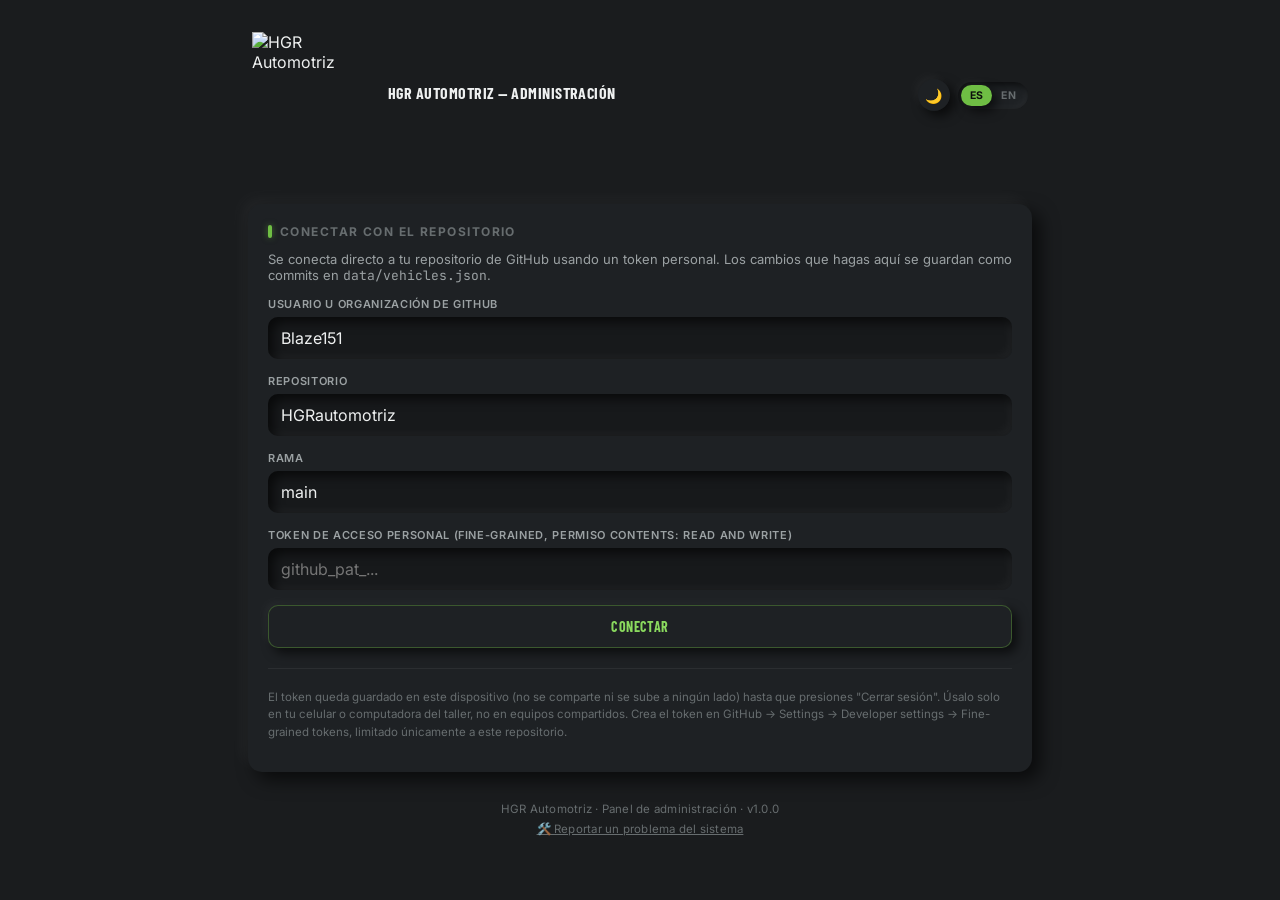
==== commit d6a405ab: "Add files via upload" ====
--- a/admin/index.html
+++ b/admin/index.html
@@ -55,7 +55,7 @@
     </div>
     <div class="form-group">
       <label class="form-label" data-i18n="repo_label">Repositorio</label>
-      <input type="text" id="cfg-repo" placeholder="ej. taller-nfc" data-i18n-placeholder="repo_placeholder">
+      <input type="text" id="cfg-repo" placeholder="ej. HGRautomotriz" data-i18n-placeholder="repo_placeholder">
     </div>
     <div class="form-group">
       <label class="form-label" data-i18n="branch_label">Rama</label>
@@ -330,6 +330,6 @@
   <div class="lightbox-counter" id="lightbox-counter"></div>
 </div>
 
-<script src="admin.min.js?v=44"></script>
+<script src="admin.min.js?v=46"></script>
 </body>
 </html>
--- a/assets/style.min.css
+++ b/assets/style.min.css
@@ -3,4 +3,5 @@
 input[type=email],input[type=tel]{width:100%;background:var(--surface-alt);border:none;border-radius:var(--radius-sm);padding:11px 13px;color:var(--text);box-shadow:var(--neu-in)}
 .attach-thumb{position:relative}.foto-check{position:absolute;top:3px;left:3px;z-index:3;width:26px;height:26px;display:flex;align-items:center;justify-content:center;cursor:pointer;background:rgba(0,0,0,.42);border-radius:8px}.foto-check input{width:18px;height:18px;margin:0;accent-color:var(--green);cursor:pointer}.foto-descarga-barra{display:flex;flex-wrap:wrap;align-items:center;gap:8px;margin:10px 0 2px}.foto-sel-todas{display:inline-flex;align-items:center;gap:7px;font-size:12px;color:var(--text-dim);cursor:pointer;margin-right:auto}.foto-sel-todas input{width:18px;height:18px;margin:0;accent-color:var(--green);cursor:pointer}.foto-descarga-barra .btn:disabled{opacity:.45;cursor:not-allowed}.foto-estado{flex-basis:100%;font-size:11.5px;color:var(--text-dim)}.foto-estado:empty{display:none}
 .foto-sel-todas{flex:1 0 100%;margin-right:0}
-@media (min-width:820px){body[data-vista=board] .shell{max-width:1040px!important}.board{display:grid;grid-template-columns:repeat(2,minmax(0,1fr));gap:18px;align-items:start}.board>.card{margin-bottom:0}.board>.board-resumen{grid-column:1/-1}}+@media (min-width:820px){body[data-vista=board] .shell{max-width:1040px!important}.board{display:grid;grid-template-columns:repeat(2,minmax(0,1fr));gap:18px;align-items:start}.board>.card{margin-bottom:0}.board>.board-resumen{grid-column:1/-1}}
+.vehicle-preview{display:flex;align-items:center;gap:16px;padding:16px}.vehicle-preview .vehicle-photo{width:96px;height:96px;border-radius:20px}.vehicle-preview .vehicle-photo img,.vehicle-preview .vehicle-photo-placeholder{border-radius:15px}.vehicle-preview .vehicle-photo-placeholder{font-size:34px}.vehicle-preview-datos{min-width:0;display:flex;flex-direction:column;align-items:flex-start;gap:8px}.vehicle-preview .vehicle-title{font-size:26px;margin-top:0;overflow-wrap:anywhere}.vehicle-preview-vacio{font-size:12px;color:var(--text-faint)}@media (max-width:480px){.vehicle-preview{gap:13px;padding:14px}.vehicle-preview .vehicle-title{font-size:22px}}
